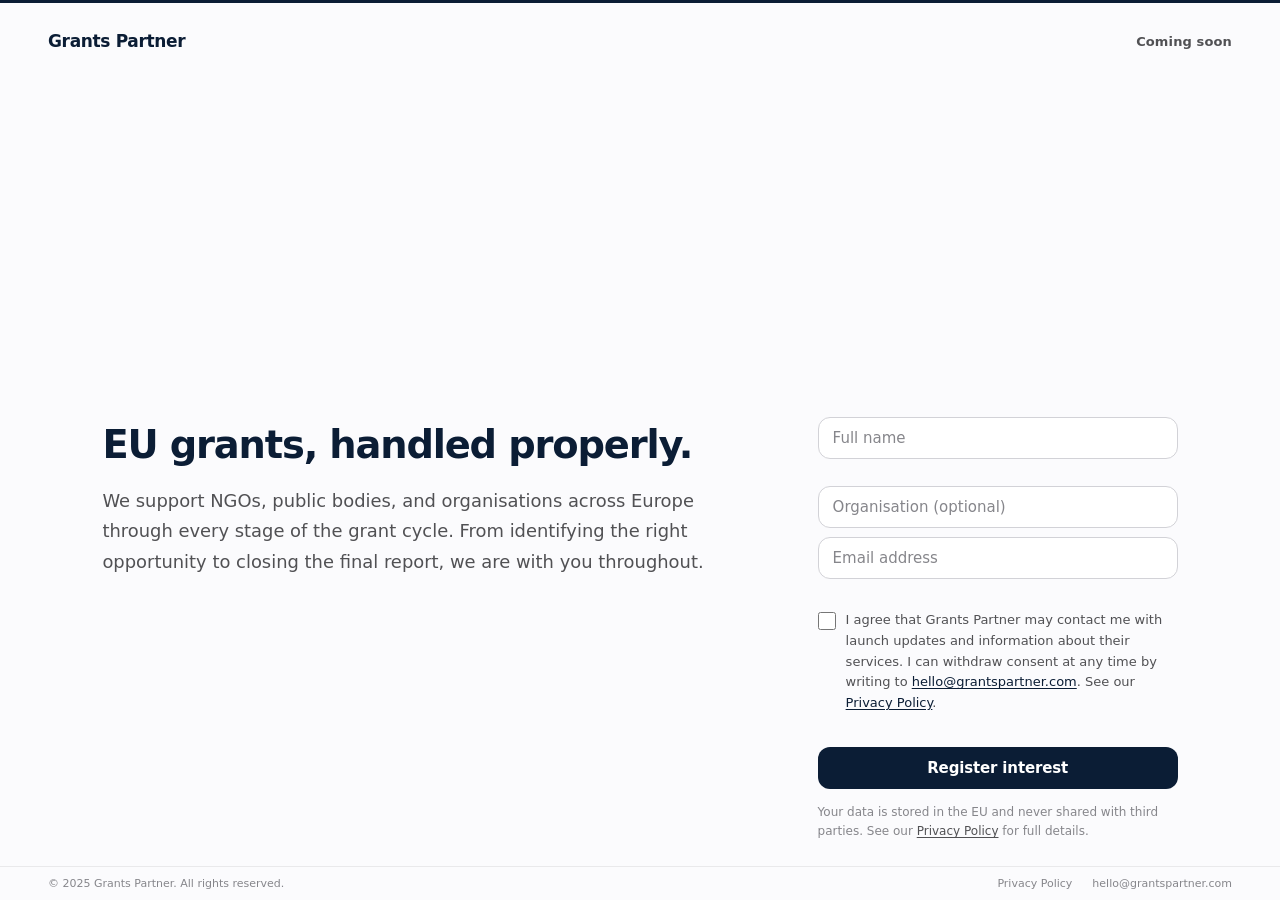
==== index.html @ 55c528d1 "feat: launch coming-soon landing page with video hero Full Cloudflare Pages setup — D1-backed intere" ====
<!DOCTYPE html>
<html lang="en">
<head>
  <meta charset="UTF-8" />
  <meta name="viewport" content="width=device-width, initial-scale=1.0" />
  <title>Grants Partner | Coming Soon</title>
  <meta name="description" content="Grants Partner: EU grant management and consultancy for NGOs and public organisations. Launching soon." />
  <style>
    *, *::before, *::after { box-sizing: border-box; margin: 0; padding: 0; }

    :root {
      --navy:      #0B1D35;
      --text:      #1D1D1F;
      --mid:       #515154;
      --soft:      #86868B;
      --border:    #D2D2D7;
      --bg:        #FBFBFD;
      --focus:     #0066CC;
      --success-fg: #1A6B47;
      --success-bg: #F0FAF5;
      --success-bd: #B7DFD0;
      --error-fg:  #C0392B;
      --error-bg:  #FFF5F5;
      --error-bd:  #FECACA;

      --font: system-ui, -apple-system, BlinkMacSystemFont,
              'Segoe UI', 'Helvetica Neue', Arial, sans-serif;
    }

    html, body { height: 100%; overflow: hidden; }

    body {
      font-family: var(--font);
      background: var(--bg);
      color: var(--text);
      display: flex;
      flex-direction: column;
      -webkit-font-smoothing: antialiased;
      -moz-osx-font-smoothing: grayscale;
    }

    /* ── Skip link ── */
    .skip-link {
      position: absolute;
      top: -100%;
      left: 16px;
      z-index: 9999;
      background: var(--navy);
      color: #fff;
      padding: 10px 18px;
      font-size: 13px;
      font-weight: 500;
      text-decoration: none;
      border-radius: 6px;
    }
    .skip-link:focus { top: 16px; }

    /* ── Focus ── */
    :focus-visible { outline: 2px solid var(--focus); outline-offset: 3px; }
    :focus:not(:focus-visible) { outline: none; }

    /* ── Top rule ── */
    .top-rule { height: 3px; background: var(--navy); flex-shrink: 0; }

    /* ── Header ── */
    header {
      position: absolute;
      top: 3px; /* sit just below the top rule */
      left: 0;
      right: 0;
      z-index: 10;
      padding: 28px 48px;
      display: flex;
      align-items: center;
      justify-content: space-between;
      background: transparent;
    }

    .brand {
      font-size: 17px;
      font-weight: 700;
      letter-spacing: -0.02em;
      color: var(--navy);
    }

    .status {
      font-size: 13px;
      font-weight: 600;
      color: var(--mid);
      letter-spacing: 0.01em;
    }

    /* ── Main ── */
    main {
      flex: 1;
      display: flex;
      flex-direction: column;
    }

    /* ── Video banner ── */
    .video-banner {
      width: 100%;
      height: 42vh;
      overflow: hidden;
      flex-shrink: 0;
      position: relative;
    }

    .video-banner video {
      width: 100%;
      height: 100%;
      object-fit: cover;
      object-position: center 52%;
    }

    .video-banner::after {
      content: '';
      position: absolute;
      bottom: 0;
      left: 0;
      right: 0;
      height: 140px;
      background: linear-gradient(to bottom, transparent 0%, var(--bg) 100%);
      pointer-events: none;
    }

    /* ── Content row ── */
    .content-row {
      flex: 1;
      display: flex;
      align-items: flex-start;
      gap: 64px;
      padding: 36px 8% 0;
      min-height: 0;
      width: 100%;
    }

    /* ── Left col: headline + subtext ── */
    .left-col {
      flex: 1;
      min-width: 0;
      padding-top: 8px;
    }

    /* ── Right col: form ── */
    .right-col {
      flex: 0 0 360px;
    }

    /* ── Headline ── */
    h1 {
      font-size: clamp(28px, 3vw, 46px);
      font-weight: 700;
      line-height: 1.06;
      letter-spacing: -0.03em;
      color: var(--navy);
      margin-bottom: 20px;
    }

    .subtext {
      font-size: clamp(15px, 1.4vw, 18px);
      font-weight: 400;
      line-height: 1.7;
      color: var(--mid);
      margin-bottom: 0;
    }

    /* ── Form ── */
    form {
      width: 100%;
      display: flex;
      flex-direction: column;
      gap: 9px;
    }

    .field { display: flex; flex-direction: column; gap: 0; }

    input[type="text"],
    input[type="email"] {
      width: 100%;
      padding: 11px 14px;
      font-family: var(--font);
      font-size: 15px;
      font-weight: 400;
      color: var(--text);
      background: #fff;
      border: 1px solid var(--border);
      border-radius: 12px;
      appearance: none;
      transition: border-color 0.15s, box-shadow 0.15s;
    }

    input[type="text"]::placeholder,
    input[type="email"]::placeholder {
      color: var(--soft);
    }

    input[type="text"]:focus,
    input[type="email"]:focus {
      outline: none;
      border-color: var(--navy);
      box-shadow: 0 0 0 3px rgba(11, 29, 53, 0.1);
    }

    input[aria-invalid="true"] {
      border-color: var(--error-fg);
    }

    .field-error {
      font-size: 12px;
      font-weight: 500;
      color: var(--error-fg);
      padding: 5px 4px 0;
      min-height: 18px;
      text-align: left;
    }

    /* Consent */
    .consent-row {
      display: flex;
      align-items: flex-start;
      gap: 10px;
      text-align: left;
      padding: 4px 0;
    }

    input[type="checkbox"] {
      width: 18px;
      height: 18px;
      flex-shrink: 0;
      margin-top: 2px;
      accent-color: var(--navy);
      cursor: pointer;
      border-radius: 4px;
    }

    .consent-text {
      font-size: 13px;
      color: var(--mid);
      line-height: 1.6;
    }

    .consent-text a {
      color: var(--navy);
      text-decoration: underline;
      text-underline-offset: 2px;
    }

    .consent-error {
      font-size: 12px;
      font-weight: 500;
      color: var(--error-fg);
      text-align: left;
      padding: 0 0 0 28px;
      min-height: 16px;
    }

    /* Submit */
    .submit-btn {
      width: 100%;
      padding: 12px;
      font-family: var(--font);
      font-size: 15px;
      font-weight: 600;
      letter-spacing: -0.01em;
      color: #fff;
      background: var(--navy);
      border: none;
      border-radius: 12px;
      cursor: pointer;
      transition: opacity 0.15s;
      margin-top: 4px;
    }

    .submit-btn:hover:not(:disabled) { opacity: 0.85; }
    .submit-btn:disabled { opacity: 0.45; cursor: not-allowed; }

    /* Status message */
    .form-status {
      font-size: 14px;
      font-weight: 500;
      padding: 13px 16px;
      border-radius: 10px;
      display: none;
      text-align: left;
      line-height: 1.5;
    }
    .form-status.success {
      display: block;
      color: var(--success-fg);
      background: var(--success-bg);
      border: 1px solid var(--success-bd);
    }
    .form-status.error {
      display: block;
      color: var(--error-fg);
      background: var(--error-bg);
      border: 1px solid var(--error-bd);
    }

    /* Data note */
    .data-note {
      margin-top: 14px;
      font-size: 12px;
      color: var(--soft);
      line-height: 1.6;
      text-align: left;
    }

    .data-note a {
      color: var(--mid);
      text-decoration: underline;
      text-underline-offset: 2px;
    }

    /* ── Footer ── */
    footer {
      padding: 10px 48px;
      border-top: 1px solid rgba(0,0,0,0.07);
      display: flex;
      align-items: center;
      justify-content: space-between;
      flex-shrink: 0;
      gap: 12px;
    }

    .footer-copy {
      font-size: 11px;
      color: var(--soft);
    }

    .footer-links {
      display: flex;
      gap: 20px;
    }

    .footer-links a {
      font-size: 11px;
      color: var(--soft);
      text-decoration: none;
    }

    .footer-links a:hover { color: var(--mid); }

    /* ── Responsive ── */
    @media (max-width: 900px) {
      html, body { overflow: auto; }
      .content-row { flex-direction: column; align-items: stretch; padding: 32px; gap: 32px; }
      .right-col { flex: none; }
    }

    @media (max-width: 600px) {
      header { padding: 20px 24px; }
      .video-banner { height: 32vh; }
      .content-row { padding: 24px 20px; }
      footer { padding: 12px 24px; flex-direction: column; align-items: flex-start; }
    }
  </style>
</head>
<body>
  <a class="skip-link" href="#main">Skip to main content</a>
  <div class="top-rule" role="presentation"></div>

  <header>
    <span class="brand">Grants Partner</span>
    <span class="status">Coming soon</span>
  </header>

  <main id="main">

    <div class="video-banner">
      <video autoplay muted loop playsinline>
        <source src="grantspartner-hero-landing.mp4" type="video/mp4" />
      </video>
    </div>

    <div class="content-row">

      <div class="left-col">
        <h1>EU grants, handled properly.</h1>
        <p class="subtext">
          We support NGOs, public bodies, and organisations across Europe
          through every stage of the grant cycle. From identifying the right
          opportunity to closing the final report, we are with you throughout.
        </p>
      </div>

      <div class="right-col">
      <form id="interestForm" novalidate>

        <div class="field">
          <input
            type="text"
            id="name"
            name="name"
            placeholder="Full name"
            autocomplete="name"
            required
            aria-required="true"
            aria-label="Full name"
            aria-describedby="name-error"
          />
          <span class="field-error" id="name-error" role="alert"></span>
        </div>

        <div class="field">
          <input
            type="text"
            id="org"
            name="organisation"
            placeholder="Organisation (optional)"
            autocomplete="organization"
            aria-label="Organisation"
          />
        </div>

        <div class="field">
          <input
            type="email"
            id="email"
            name="email"
            placeholder="Email address"
            autocomplete="email"
            required
            aria-required="true"
            aria-label="Email address"
            aria-describedby="email-error"
          />
          <span class="field-error" id="email-error" role="alert"></span>
        </div>

        <div>
          <label class="consent-row">
            <input
              type="checkbox"
              id="consent"
              name="consent"
              required
              aria-required="true"
              aria-describedby="consent-error"
            />
            <span class="consent-text">
              I agree that Grants Partner may contact me with launch updates and
              information about their services. I can withdraw consent at any time by
              writing to
              <a href="mailto:hello@grantspartner.com">hello@grantspartner.com</a>.
              See our <a href="/privacy.html">Privacy Policy</a>.
            </span>
          </label>
          <p class="consent-error" id="consent-error" role="alert"></p>
        </div>

        <button type="submit" class="submit-btn" id="submitBtn">
          Register interest
        </button>

        <div
          class="form-status"
          id="formStatus"
          role="status"
          aria-live="polite"
          aria-atomic="true"
        ></div>

      </form>

      <p class="data-note">
        Your data is stored in the EU and never shared with third parties.
        See our <a href="/privacy.html">Privacy Policy</a> for full details.
      </p>

      </div><!-- /right-col -->
    </div><!-- /content-row -->
  </main>

  <footer>
    <p class="footer-copy">&copy; 2025 Grants Partner. All rights reserved.</p>
    <nav aria-label="Footer navigation">
      <div class="footer-links">
        <a href="/privacy.html">Privacy Policy</a>
        <a href="mailto:hello@grantspartner.com">hello@grantspartner.com</a>
      </div>
    </nav>
  </footer>

  <script>
    const form = document.getElementById('interestForm');
    const btn  = document.getElementById('submitBtn');
    const msg  = document.getElementById('formStatus');

    function clearErrors() {
      ['name-error','email-error','consent-error'].forEach(id => {
        document.getElementById(id).textContent = '';
      });
      ['name','email'].forEach(id => {
        document.getElementById(id).removeAttribute('aria-invalid');
      });
    }

    function validate() {
      let ok = true;
      const name    = document.getElementById('name').value.trim();
      const email   = document.getElementById('email').value.trim();
      const consent = document.getElementById('consent').checked;

      if (name.length < 2) {
        document.getElementById('name-error').textContent = 'Please enter your full name.';
        document.getElementById('name').setAttribute('aria-invalid','true');
        ok = false;
      }
      if (!/^[^\s@]+@[^\s@]+\.[^\s@]+$/.test(email)) {
        document.getElementById('email-error').textContent = 'Please enter a valid email address.';
        document.getElementById('email').setAttribute('aria-invalid','true');
        ok = false;
      }
      if (!consent) {
        document.getElementById('consent-error').textContent =
          'You must agree before registering.';
        ok = false;
      }
      return ok;
    }

    form.addEventListener('submit', async e => {
      e.preventDefault();
      clearErrors();
      msg.className = 'form-status';
      msg.textContent = '';
      if (!validate()) return;

      btn.disabled = true;
      btn.textContent = 'Sending…';

      try {
        const res = await fetch('/api/subscribe', {
          method: 'POST',
          headers: { 'Content-Type': 'application/json' },
          body: JSON.stringify({
            name: document.getElementById('name').value.trim(),
            organisation: document.getElementById('org').value.trim(),
            email: document.getElementById('email').value.trim(),
          }),
        });
        const data = await res.json();
        if (res.ok) {
          msg.className = 'form-status success';
          msg.textContent = 'Thank you. We have noted your interest and will be in touch.';
          form.reset();
        } else if (res.status === 409) {
          msg.className = 'form-status error';
          msg.textContent = 'This email is already registered. We will be in touch.';
        } else {
          throw new Error();
        }
      } catch {
        msg.className = 'form-status error';
        msg.textContent = 'Something went wrong. Please try again or email us directly.';
      } finally {
        btn.disabled = false;
        btn.textContent = 'Register interest';
      }
    });
  </script>
</body>
</html>
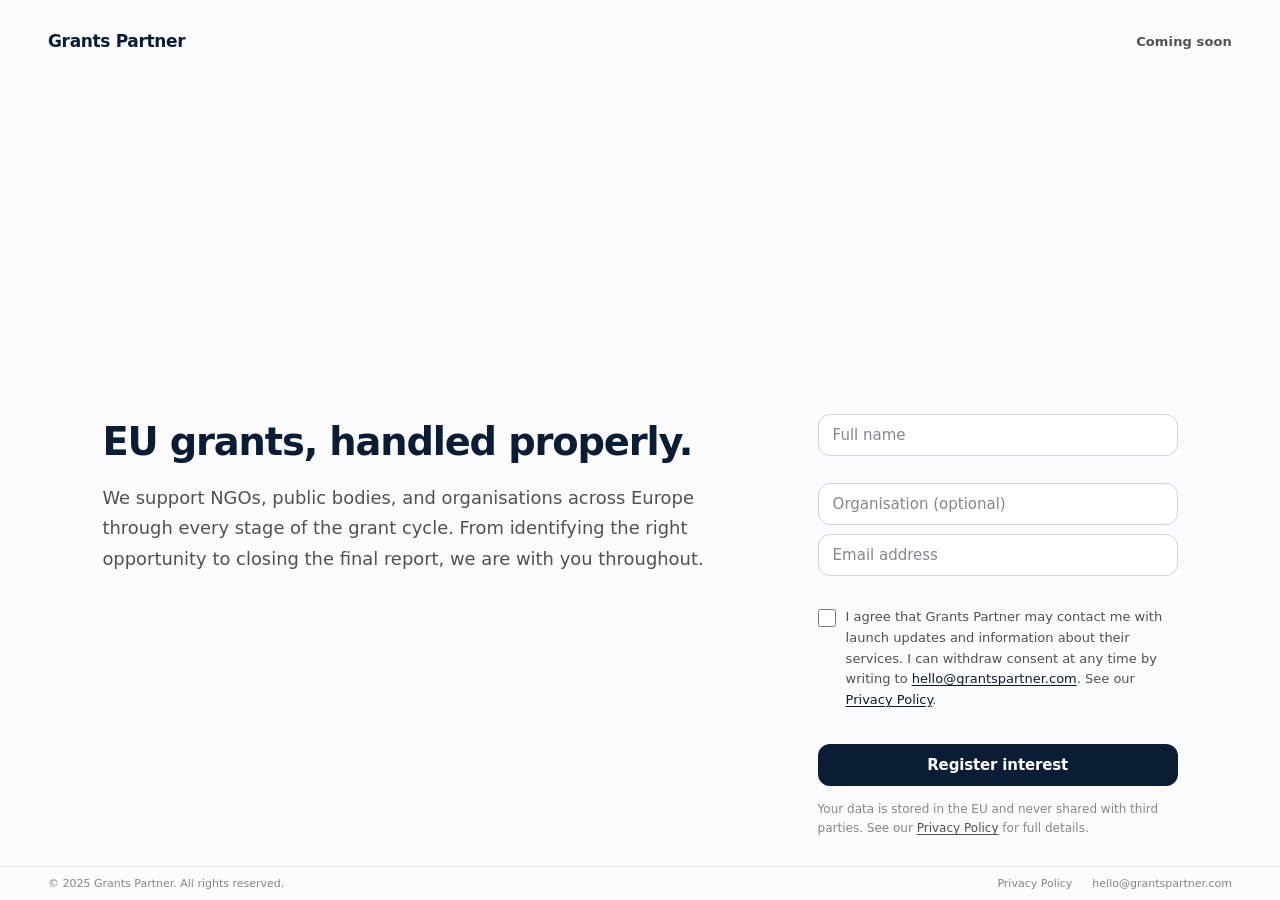
==== commit 5c83edf1: "style: remove top navy rule strip from landing page Decorative 3px navy bar at the top of the viewpo" ====
--- a/index.html
+++ b/index.html
@@ -59,8 +59,7 @@
     :focus-visible { outline: 2px solid var(--focus); outline-offset: 3px; }
     :focus:not(:focus-visible) { outline: none; }
 
-    /* ── Top rule ── */
-    .top-rule { height: 3px; background: var(--navy); flex-shrink: 0; }
+
 
     /* ── Header ── */
     header {
@@ -359,7 +358,6 @@
 </head>
 <body>
   <a class="skip-link" href="#main">Skip to main content</a>
-  <div class="top-rule" role="presentation"></div>
 
   <header>
     <span class="brand">Grants Partner</span>
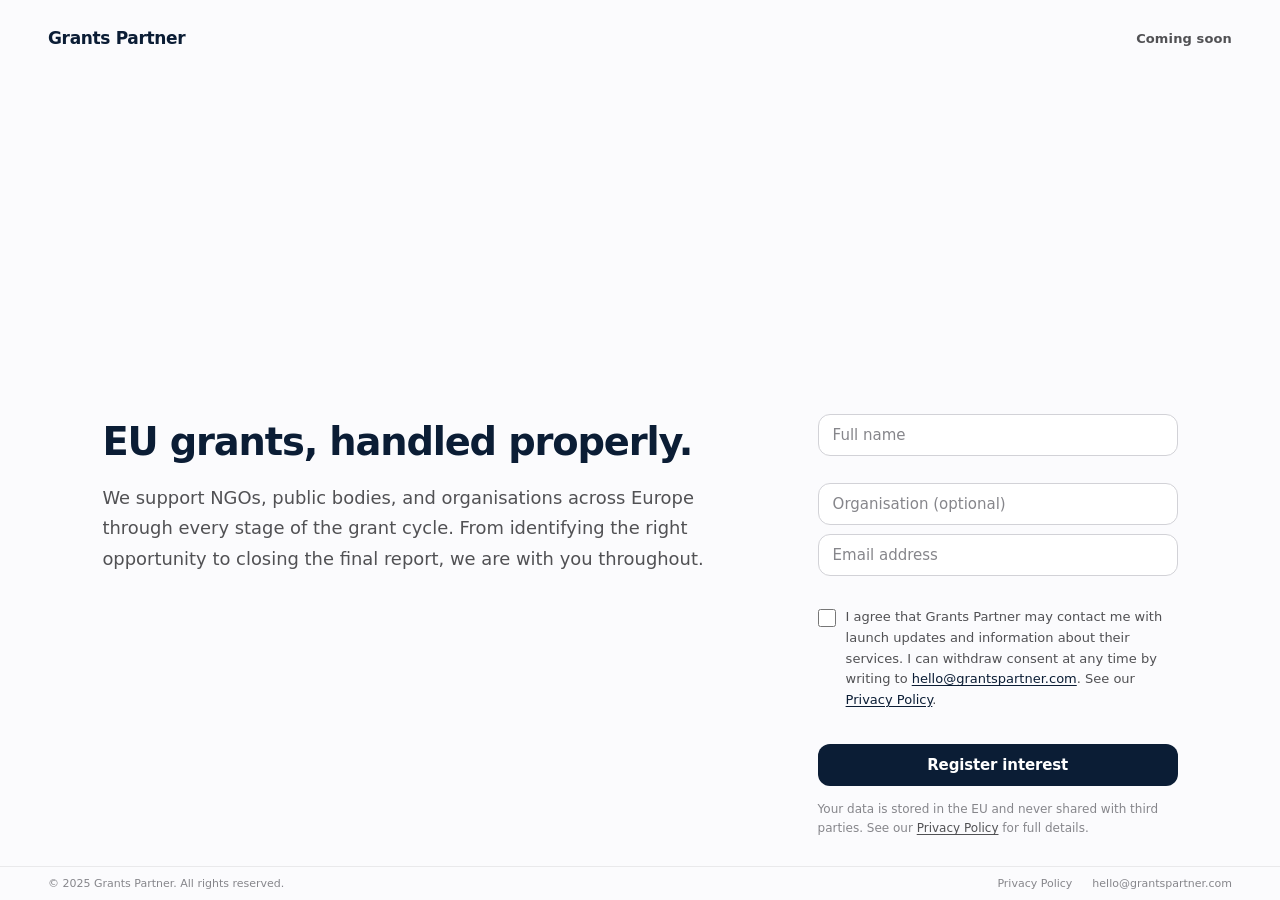
==== commit 9287d37e: "fix: remove residual top gap left by deleted top-rule Header had top: 3px to sit below the old navy " ====
--- a/index.html
+++ b/index.html
@@ -64,7 +64,7 @@
     /* ── Header ── */
     header {
       position: absolute;
-      top: 3px; /* sit just below the top rule */
+      top: 0;
       left: 0;
       right: 0;
       z-index: 10;
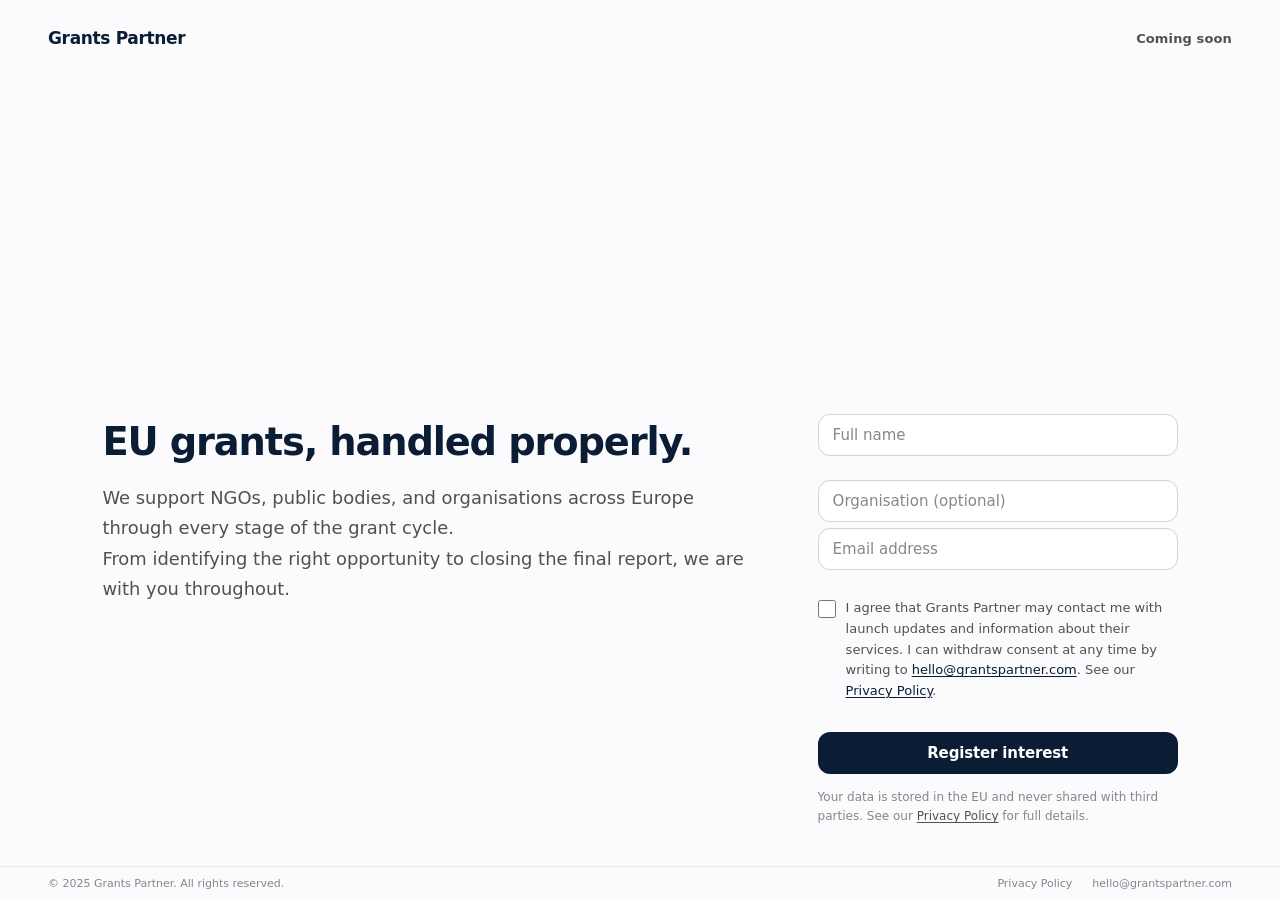
==== commit 5326deb5: "style: split subtitle into two lines and tighten form field spacing Broke the subheading paragraph i" ====
--- a/index.html
+++ b/index.html
@@ -59,8 +59,6 @@
     :focus-visible { outline: 2px solid var(--focus); outline-offset: 3px; }
     :focus:not(:focus-visible) { outline: none; }
 
-
-
     /* ── Header ── */
     header {
       position: absolute;
@@ -110,6 +108,18 @@
       height: 100%;
       object-fit: cover;
       object-position: center 52%;
+    }
+
+    .video-banner::before {
+      content: '';
+      position: absolute;
+      top: 0;
+      left: 0;
+      right: 0;
+      height: 40px;
+      background: linear-gradient(to bottom, rgba(251,251,253,0.75) 0%, transparent 100%);
+      pointer-events: none;
+      z-index: 1;
     }
 
     .video-banner::after {
@@ -169,7 +179,7 @@
       width: 100%;
       display: flex;
       flex-direction: column;
-      gap: 9px;
+      gap: 6px;
     }
 
     .field { display: flex; flex-direction: column; gap: 0; }
@@ -377,9 +387,8 @@
       <div class="left-col">
         <h1>EU grants, handled properly.</h1>
         <p class="subtext">
-          We support NGOs, public bodies, and organisations across Europe
-          through every stage of the grant cycle. From identifying the right
-          opportunity to closing the final report, we are with you throughout.
+          We support NGOs, public bodies, and organisations across Europe through every stage of the grant cycle.<br>
+          From identifying the right opportunity to closing the final report, we are with you throughout.
         </p>
       </div>
 
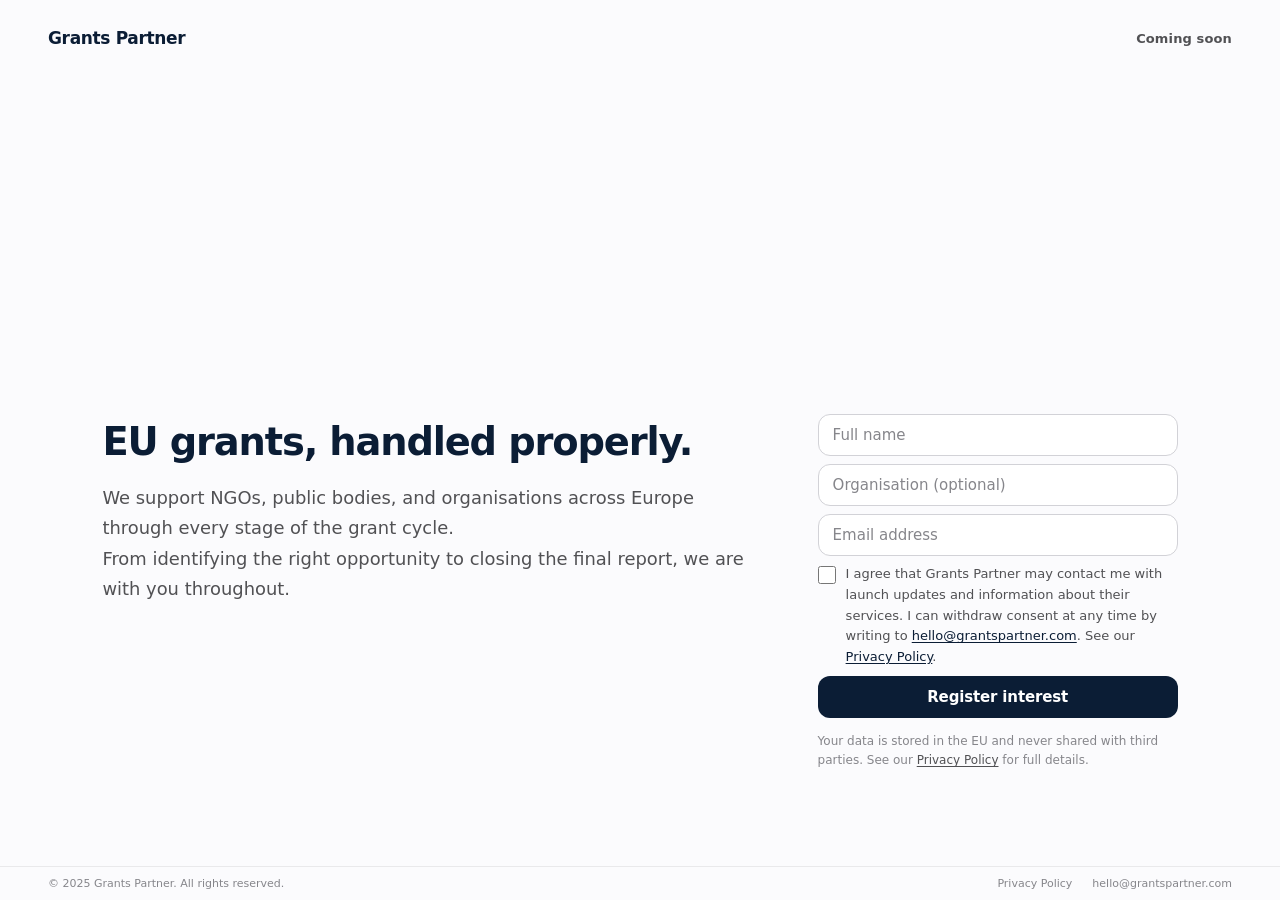
==== commit 2b1cf1bf: "style: equalise form gaps and reduce top hero fade - Removed min-height reservations on .field-error" ====
--- a/index.html
+++ b/index.html
@@ -116,8 +116,8 @@
       top: 0;
       left: 0;
       right: 0;
-      height: 40px;
-      background: linear-gradient(to bottom, rgba(251,251,253,0.75) 0%, transparent 100%);
+      height: 20px;
+      background: linear-gradient(to bottom, rgba(251,251,253,0.55) 0%, transparent 100%);
       pointer-events: none;
       z-index: 1;
     }
@@ -179,7 +179,7 @@
       width: 100%;
       display: flex;
       flex-direction: column;
-      gap: 6px;
+      gap: 8px;
     }
 
     .field { display: flex; flex-direction: column; gap: 0; }
@@ -219,10 +219,11 @@
       font-size: 12px;
       font-weight: 500;
       color: var(--error-fg);
-      padding: 5px 4px 0;
-      min-height: 18px;
+      padding: 3px 4px 0;
       text-align: left;
-    }
+      display: none;
+    }
+    .field-error:not(:empty) { display: block; }
 
     /* Consent */
     .consent-row {
@@ -230,7 +231,6 @@
       align-items: flex-start;
       gap: 10px;
       text-align: left;
-      padding: 4px 0;
     }
 
     input[type="checkbox"] {
@@ -261,8 +261,9 @@
       color: var(--error-fg);
       text-align: left;
       padding: 0 0 0 28px;
-      min-height: 16px;
-    }
+      display: none;
+    }
+    .consent-error:not(:empty) { display: block; }
 
     /* Submit */
     .submit-btn {
@@ -278,7 +279,6 @@
       border-radius: 12px;
       cursor: pointer;
       transition: opacity 0.15s;
-      margin-top: 4px;
     }
 
     .submit-btn:hover:not(:disabled) { opacity: 0.85; }
